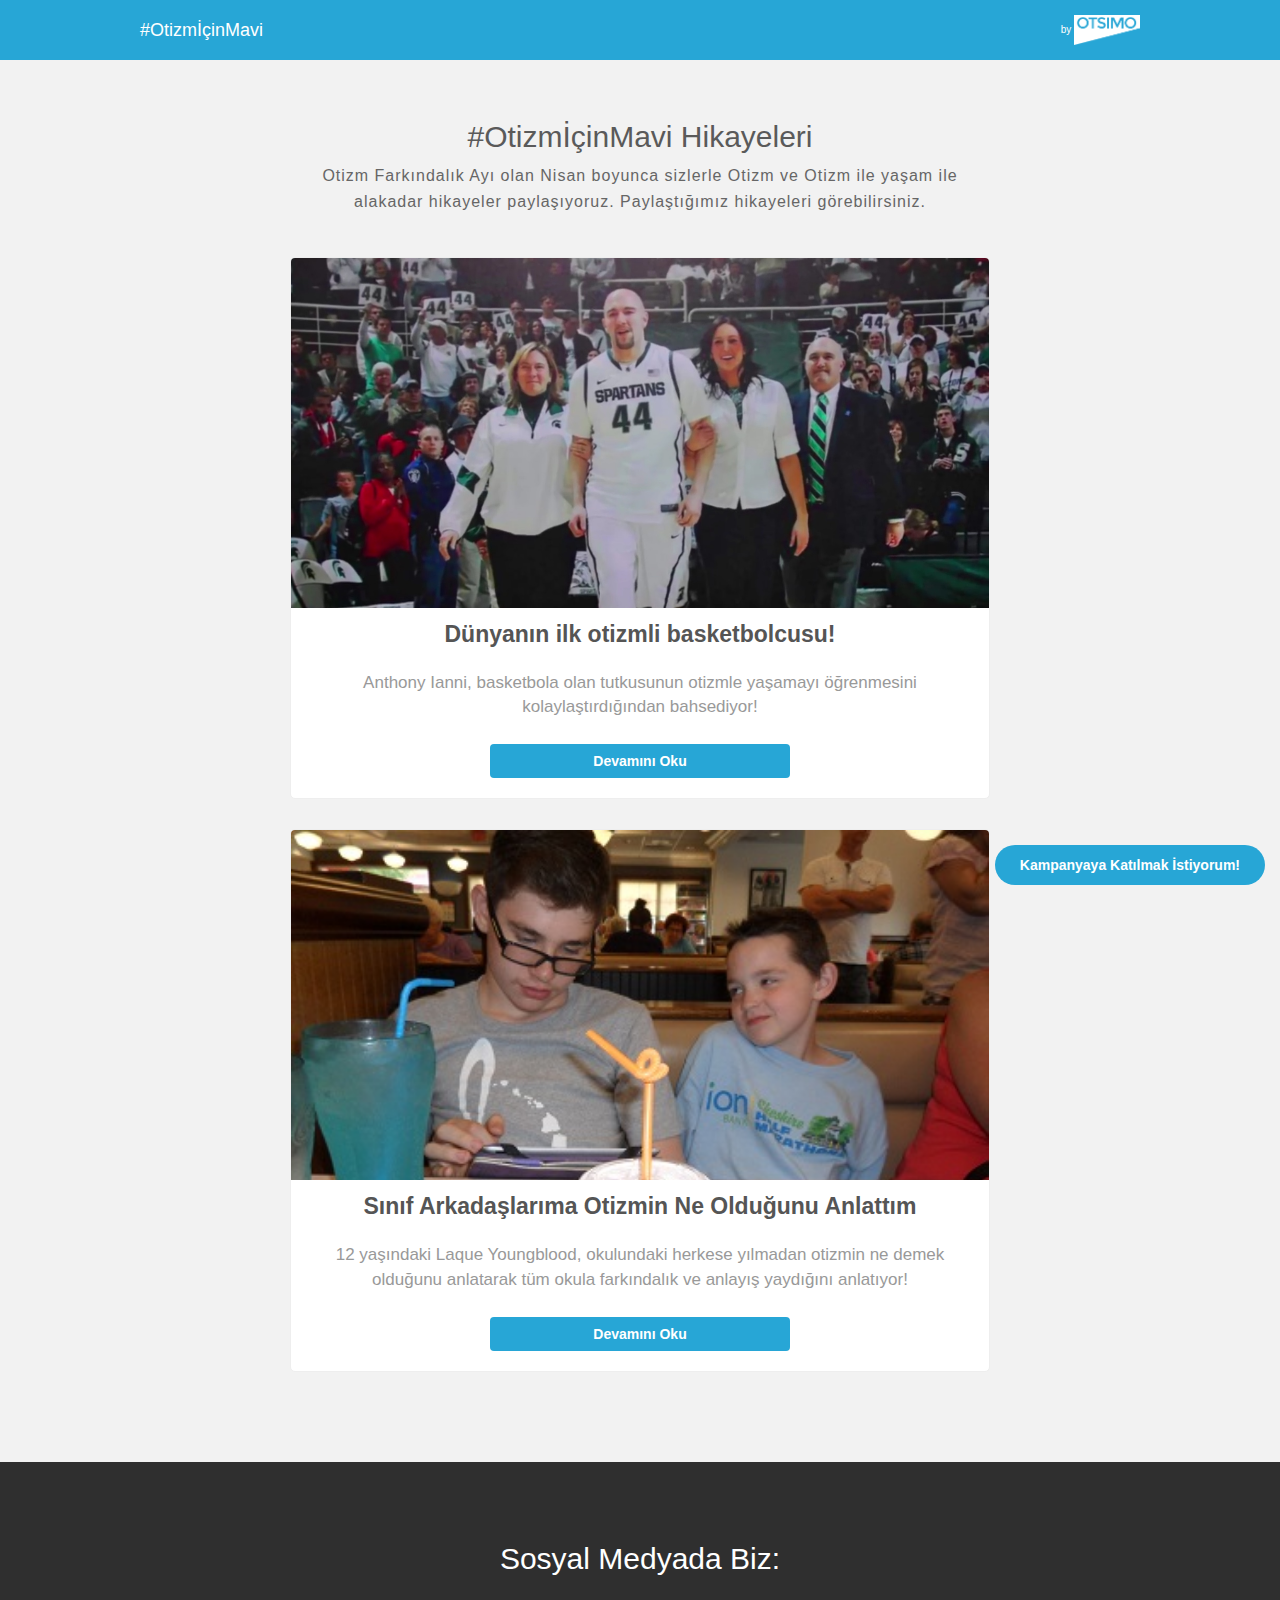
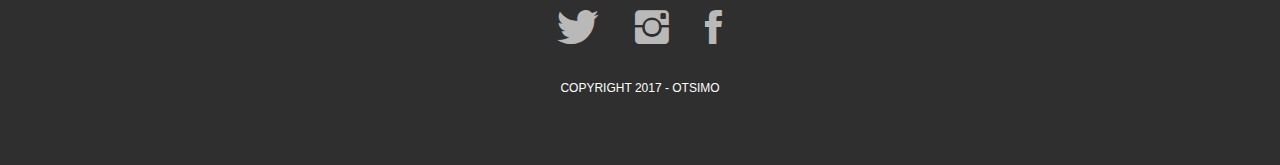
==== hikayeler.html @ 10a26154 "Add hikayeler section." ====
<!-- Made in rush at 20 mins, so please dont dudje. Thank you :) -->
<!DOCTYPE html>
<html lang="en">

<head>
  <meta charset="utf-8">
  <meta http-equiv="X-UA-Compatible" content="IE=edge">
  <meta name="viewport" content="width=device-width, initial-scale=1">
  <meta name="description" content="">
  <meta name="author" content="">
  <link rel="icon" href="assets/img/favicon.ico">
  <!-- Made in rush at 20 mins, so please dont dudje. Thank you :) -->
  <title>Hikayeler - #OtizmİcinMavi</title>

  <!-- Bootstrap core CSS -->
  <link href="assets/css/bootstrap.css" rel="stylesheet">

  <!-- Custom styles for this template -->
  <link href="assets/css/ionicons.min.css" rel="stylesheet">
  <link href="assets/css/style.css" rel="stylesheet">


  <!-- IE10 viewport hack for Surface/desktop Windows 8 bug -->
  <script src="assets/js/ie10-viewport-bug-workaround.js"></script>

  <!-- HTML5 shim and Respond.js IE8 support of HTML5 elements and media queries -->
  <!--[if lt IE 9]>
      <script src="https://oss.maxcdn.com/html5shiv/3.7.2/html5shiv.min.js"></script>
      <script src="https://oss.maxcdn.com/respond/1.4.2/respond.min.js"></script>
    <![endif]-->
</head>

<body>

  <a href="https://otizmicinmavi.com/">
    <div class="iwanttoattend" style="font-weight:800;">Kampanyaya Katılmak İstiyorum!</div>
  </a>
  <div id="header">
    <div class="carrier">
      <a href="/">
        <div class="logo">#OtizmİçinMavi</div>
      </a>
      <div class="social" style="font-size: 10px; color:#fff !important">
        <a href="https://otsimo.com">by <img style="height: 30px;" src="assets/img/white.png"></a>
      </div>
    </div>
  </div>

  <!-- /H -->
  <div id="g">
    <div class="container katContainer">
      <div class="row centered">
        <h2 style="margin-top: 0px;">#OtizmİçinMavi Hikayeleri</h2>
        <p>Otizm Farkındalık Ayı olan Nisan boyunca sizlerle Otizm ve Otizm ile yaşam ile alakadar hikayeler paylaşıyoruz. Paylaştığımız hikayeleri görebilirsiniz.</p>
        <div class="gridHolder">
          <a href="/hikaye/dunyanin-ilk-otizmli-basketbolcusu.html">
            <div class="gr-post">
              <div class="image"><img src="./assets/img/post/2.jpg"/></div>
              <div class="title">Dünyanın ilk otizmli basketbolcusu!</div>
              <div class="subtext">Anthony Ianni, basketbola olan tutkusunun otizmle yaşamayı öğrenmesini kolaylaştırdığından bahsediyor!</div>
              <div class="button">Devamını Oku</div>
            </div>
          </a>
          <div class="clear"></div>
          <a href="/hikaye/sinif-arkadaslarima-otizmi-anlattim.html">
            <div class="gr-post">
              <div class="image"><img src="./assets/img/post/1.jpg"/></div>
              <div class="title">Sınıf Arkadaşlarıma Otizmin Ne Olduğunu Anlattım</div>
              <div class="subtext">12 yaşındaki Laque Youngblood, okulundaki herkese yılmadan otizmin ne demek olduğunu anlatarak tüm okula farkındalık ve anlayış yaydığını anlatıyor!</div>
              <div class="button">Devamını Oku</div>
            </div>
          </a>

        </div>
      </div>
      <!--/row-->
    </div>
  </div>
  <!--/g-->


  <div id="f">
    <div class="container">
      <div class="row centered">
        <h2>Sosyal Medyada Biz:</h2>
        <p class="mt">
          <a href="https://twitter.com/otizmicinmavi"><i class="ion-social-twitter"></i></a>
          <a href="https://www.instagram.com/otizmicinmavigiy/"><i class="ion-social-instagram"></i></a>
          <a href="https://www.facebook.com/otizmicinmavi"><i class="ion-social-facebook"></i></a>
        </p>
        <h6 class="mt">COPYRIGHT 2017 - OTSIMO</h6>
      </div>
      <!--/row-->
    </div>
    <!--/container-->
  </div>
  <!--/F-->

  <!-- Bootstrap core JavaScript
    ================================================== -->
  <!-- Placed at the end of the document so the pages load faster -->
  <script src="assets/js/jquery.min.js"></script>
  <script src="assets/js/bootstrap.min.js"></script>
  <script src="assets/js/retina-1.1.0.js"></script>
  <script src="//load.sumome.com/" data-sumo-site-id="cd043333782e971932c28a3d3132100c36dec7019f615c91f2140b6c1169879d" async="async"></script>
</body>

</html>
---- assets/css/style.css ----
/*
 * Author: Carlos Alvarez
 * URL: http://alvarez.is
 *
 * Project Name: Landing Sumo - Theme 20
 * URL: http://LandingSumo.com
 * Version: 1.0
 * Exclusive Freebie for BlackTie.co
 */


/*	################################################################
	1. GENERAL STRUCTURES
################################################################# */


/* Import fonts */


/*@import url(http://fonts.googleapis.com/css?family=Lato:300,400,700,900);*/

* {
    margin: 0;
    padding: 0px;
    font-family: 'Lato TR', sans-serif;
}

body {
    background: #fff;
    margin: 0;
    color: #5a5a5a;
}

h1, h2, h3, h4, h5, h6 {
    font-family: 'Lato TR', sans-serif;
    font-weight: 300;
}

p {
    padding: 0;
    margin-bottom: 12px;
    font-family: 'Lato TR', sans-serif;
    font-weight: 300;
    font-size: 16px;
    line-height: 26px;
    letter-spacing: 1px;
    color: #666;
    margin-top: 10px;
}

html, body {
    height: 100%;
}

.alignleft {
    float: left;
}

.alignright {
    float: right;
}

.aligncenter {
    margin-left: auto;
    margin-right: auto;
    display: block;
    clear: both;
}

.centered {
    text-align: center
}

.mt {
    margin-top: 30px;
}

.mb {
    margin-bottom: 50px;
}

.mtb {
    margin-top: 50px;
    margin-bottom: 50px;
}

.mtb2 {
    margin-top: 100px;
    margin-bottom: 100px;
}

.ptb {
    padding-top: 30px;
    padding-bottom: 40px;
}

.clear {
    clear: both;
    display: block;
    font-size: 0;
    height: 0;
    line-height: 0;
    width: 100%;
}

::-moz-selection {
    color: #fff;
    text-shadow: none;
    background: #2B2E31;
}

::selection {
    color: #fff;
    text-shadow: none;
    background: #2B2E31;
}

*, *:after, *:before {
    -webkit-box-sizing: border-box;
    -moz-box-sizing: border-box;
    box-sizing: border-box;
    padding: 0;
    margin: 0;
}

a {
    padding: 0;
    margin: 0;
    text-decoration: none;
    -webkit-transition: background-color .4s linear, color .4s linear;
    -moz-transition: background-color .4s linear, color .4s linear;
    -o-transition: background-color .4s linear, color .4s linear;
    -ms-transition: background-color .4s linear, color .4s linear;
    transition: background-color .4s linear, color .4s linear;
    color: #1abc9c;
}

a:hover, a:focus {
    text-decoration: none;
    color: #696E74;
}

.nopadding {
    padding: 0px !important;
    margin: 0px;
}


/* FORM CONFIGURATION */

input {
    font-size: 16px;
    min-height: 40px;
    border-radius: 25px;
    line-height: 20px;
    padding: 15px 30px 16px;
    border: 1px solid #b9b9af;
    margin-bottom: 10px;
    background-color: #fff;
    opacity: 0.9;
    -webkit-transition: background-color 0.2s;
    transition: background-color 0.2s;
}

.subscribe-input {
    float: left;
    width: 65%;
    text-align: left;
    margin-right: 2px;
}

@media screen and (max-width: 767px) {
    .subscribe-input {
        width: 100%;
    }
}

.subscribe-submit {
    right: 0;
}

.btn-download {
    background: #FDE3A7;
}


/*Buttons Configuration */

.btn-conf {
    border-radius: 50px;
    margin-right: 15px;
    font-size: 11px;
    letter-spacing: 1px;
    text-transform: uppercase;
    padding: 18px 28px 17px 28px;
}

.btn-conf-2 {
    border-radius: 50px;
    margin-right: 15px;
    font-size: 11px;
    letter-spacing: 1px;
    text-transform: uppercase;
    padding: 12px 28px 11px 28px;
    margin-top: 20px;
}

.btn-green {
    background: #03C9A9;
    color: white
}

.btn-blue {
    background: #298ee8;
    border-color: #298ee8;
    color: white;
    font-size: 16px;
}


/* HEADER SECTION */

#h {
    background: #5db3ff url(../img/header.jpg) no-repeat center top;
    padding-top: 180px;
    text-align: center;
    background-attachment: relative;
    background-position: center center;
    min-height: 100%;
    width: 100%;
    color: white;
    -webkit-background-size: 100%;
    -moz-background-size: 100%;
    -o-background-size: 100%;
    background-size: 100%;
    -webkit-background-size: cover;
    -moz-background-size: cover;
    -o-background-size: cover;
    background-size: cover;
}

#h .logo {
    top: 30px;
    left: 45px;
    font-size: 18px;
    font-weight: 900;
    position: absolute;
}

#h .social {
    top: 28px;
    right: 45px;
    font-size: 20px;
    position: absolute;
}

#h .social i {
    margin-left: 20px;
}

#h .social a {
    color: white;
}

#h h1 {
    font-weight: 900;
    color: white;
    font-size: 50px;
}


/* Store Links */

.store img {
    margin-right: 10px;
    margin-top: 20px;
}

.scroll-downs {
    width: 34px;
    height: 55px;
    margin: auto;
}

.mousey {
    width: 3px;
    padding: 7px 15px;
    height: 55px;
    border: 2px solid #fff;
    border-radius: 40px;
    opacity: 0.75;
}

.scroller {
    width: 3px;
    height: 8px;
    border-radius: 25%;
    background-color: #fff;
    animation-name: scroll;
    animation-duration: 2.2s;
    animation-timing-function: cubic-bezier(.15, .41, .69, .94);
    animation-iteration-count: infinite;
    position: relative;
    left: -1px;
}

@keyframes scroll {
    0% {
        opacity: 0;
    }
    10% {
        transform: translateY(0);
        opacity: 1;
    }
    100% {
        transform: translateY(15px);
        opacity: 0;
    }
}


/* SEP */

#sep {
    background: url(../img/ipad0.jpg) no-repeat center top;
    padding-top: 60px;
    padding-bottom: 60px;
    text-align: center;
    background-attachment: relative;
    background-position: center center;
    min-height: 450px;
    width: 100%;
    color: white;
    -webkit-background-size: 100%;
    -moz-background-size: 100%;
    -o-background-size: 100%;
    background-size: 100%;
    -webkit-background-size: cover;
    -moz-background-size: cover;
    -o-background-size: cover;
    background-size: cover;
}

#sep h4 {
    letter-spacing: 1px;
    line-height: 30px;
    margin-top: 30px;
}


/* Pricing Tables */

.price-table {
    border: 0.5px solid #ECF7FC;
    -webkit-box-shadow: 0px 0px 14px 1px rgba(0, 0, 0, 0.2);
    -moz-box-shadow: 0px 0px 14px 1px rgba(0, 0, 0, 0.2);
    box-shadow: 0px 0px 14px 1px rgba(0, 0, 0, 0.2);
    border-radius: 25px;
    padding-top: 15px;
    padding-bottom: 25px;
    margin: 5px;
}

.price-table .p-head {
    font-weight: 700;
    font-size: 14px;
    letter-spacing: 1px;
    text-transform: uppercase;
    line-height: 80px;
}

.price-table .p-body .features li {
    color: #333333;
    border-bottom: 2px solid #ccc;
    padding: 24px 0px;
    margin: 0;
    letter-spacing: 1px;
}

.p-body .price .detail {
    font-weight: 700;
    font-size: 45px;
    margin-left: 10px;
    margin-right: 10px;
}

.p-body .price .sub {
    font-size: 18px;
    color: #ccc;
    position: relative;
    bottom: 10px;
    font-weight: 700;
}

ul {
    list-style-type: none;
}


/* SPONSORS */

#g {
    background: #f2f2f2;
    padding-top: 60px;
    padding-bottom: 60px;
}

.sponsor img {
    max-width: 140px;
    max-height: 60px;
    vertical-align: middle;
}

.sponsor .col-sm-2 {
    height: 80px;
    line-height: 80px;
}


/* GREEN SECTION - TESTIMONIAL */

#green {
    padding-top: 40px;
    padding-bottom: 40px;
    min-height: 250px;
    background: #e3e5e5;
    /*background: #298ee8;*/
    color: #3d3e3d;
}

#green tgr {
    font-weight: 700;
    letter-spacing: 1px;
}


/* FOOTER */

#f {
    padding-top: 60px;
    padding-bottom: 60px;
    background: #2f2f2f;
    color: white;
}

#f h5 {
    margin-top: 30px;
    letter-spacing: 1px;
}

#f i {
    font-size: 45px;
    margin: 15px;
}

#f a {
    color: #b9b9b9;
}

#f a:hover {
    color: #03C9A9;
}

#header {
    background: #27a6d6;
    height: 60px;
    padding: 0px 10px;
    font-size: 18px;
    color: #fff;
    line-height: 60px;
}

.carrier {
    max-width: 1000px;
    margin: auto;
}

.carrier .logo {
    float: left;
}

.carrier .social {
    float: right;
}

.carrier .social a {
    color: #fff;
}

.katContainer {
    max-width: 700px;
}

.postContainer {
    max-width: 900px;
}

#smallh {
    padding-top: 40px;
    padding-bottom: 40px;
    background: #00adfe;
    color: white;
    font-size: 1.8rem !important
}

.gridHolder {
    padding-top: 30px;
    width: 100%;
}

.gr-carrier {
    overflow: hidden;
    box-shadow: 0px 0px 10px rgba(0, 0, 0, 0.2);
    border-radius: 5px;
    width: calc(33% - 10px);
    float: left;
    margin: 5px;
    height: 300px;
}

.gr-post {
    background: #fff;
    border: 1px solid #eee;
    color: #555;
    border-radius: 5px;
    overflow: hidden;
    margin-bottom: 30px;
}

.gr-post-in {
    background: #fff;
    border: 1px solid #eee;
    color: #555;
    padding: 20px;
}

.gr-post .image {
    max-height: 350px;
    overflow: hidden;
}

.gr-post .image img {
    width: 100%;
    margin-bottom: 10px;
}

.gr-post .title {
    padding: 10px;
    font-size: 23px;
    font-weight: bold;
}

.gr-post .subtext {
    padding: 10px;
    font-size: 17px;
    color: #999;
    padding-bottom: 15px;
}

.gr-post .title {
    padding: 10px;
    font-size: 23px;
    font-weight: bold;
}

.gr-post .subtext {
    padding: 10px;
    font-size: 17px;
    color: #999;
    padding-bottom: 15px;
}

.postContainer .content {
    padding: 20px;
    text-align: left;
    margin: 0px 30px;
}

.content p {
    padding-bottom: 5px;
}

.gr-post .button {
    padding: 7px;
    background: #27a6d6;
    color: #fff;
    width: 300px;
    margin: auto;
    margin-bottom: 20px;
    border-radius: 4px;
    font-weight: bold;
    margin-top: 10px;
}

.gr {
    width: 100%;
    height: 200px;
    padding: 5px;
    line-height: 200px;
    background: #fff;
    border-radius: 5px;
}

#header a {
    color: #fff !important;
}

.gr img {
    max-height: 100%;
    max-width: 100%;
    border-radius: 5px;
    height: auto !important;
}

.textorlogo {
    background: #fafafa;
    height: 100px;
    padding-left: 5px;
    padding-right: 5px;
    padding-top: 5px;
    font-size: 13px;
    line-height: 17px;
    color: #888;
}

.iwanttoattend {
    background: #27a6d6;
    text-align: center;
    color: #fff;
    position: fixed;
    bottom: 15px;
    right: 15px;
    padding: 10px 25px;
    border-radius: 40px;
    height: 40px;
    z-index: 999;
    transition: 300ms all;
}

.iwanttoattend:hover {
    background: #3d90af;
}

.textorlogo img {
    max-height: 45px;
    display: block !important;
    margin: auto;
}

#bigh {
    padding-top: 40px;
    padding-bottom: 40px;
    background: #00adfe;
    color: white;
    font-size: 1.8rem !important
}

ol.poolball-list {
    counter-reset: poolball-list-counter;
    list-style: none;
    margin-left: 4.6rem;
    padding: 0
}

.poolball-list>li {
    margin-bottom: 2rem;
    padding-bottom: 1rem;
    padding-top: 1rem;
    position: relative;
}

.centerli {
    margin-right: auto !important;
    margin-left: auto !important;
}

.poolball-list>li::before {
    background-color: #3d3e3d;
    border-radius: 10rem;
    color: #FFFFFF;
    content: counter(poolball-list-counter);
    counter-increment: poolball-list-counter;
    display: inline-block;
    height: 3.2rem;
    left: 0;
    line-height: 3.2rem;
    margin-left: -4.6rem;
    margin-top: -1.6rem;
    position: absolute;
    text-align: center;
    top: 50%;
    width: 3.2rem;
    z-index: 1;
}

.poolball-list>li::after {
    border-left: 1px solid #3d3e3d;
    border-right: 1px solid transparent;
    bottom: 0;
    content: "";
    height: 140%;
    left: 0;
    margin-left: -3rem;
    margin-top: 0;
    position: absolute;
    top: 3.2rem;
    width: 0;
    z-index: 0
}

.poolball-list>li:last-child::after {
    display: none;
}

.centerli2 {
    width: 50.66667%;
    margin-left: auto;
    margin-right: auto;
}


/*==================================================
=            Bootstrap 3 Media Queries             =
==================================================*/


/*==========  Mobile First Method  ==========*/


/* Custom, iPhone Retina */

@media only screen and (max-width: 320px) {
    #h h1 {
        font-weight: 900;
        color: white;
        font-size: 30px;
    }
    #h {
        padding-top: 90px;
    }
    #h .logo {
        top: 30px;
        left: 20px;
    }
    .scroll-downs {
        display: none;
    }
    #smallh {
        display: block;
    }
    .centerli2 {
        width: 95.66667%;
    }
}


/* Extra Small Devices, Phones */

@media only screen and (max-width: 480px) {
    #h h1 {
        font-weight: 900;
        color: white;
        font-size: 30px;
    }
    #h {
        padding-top: 90px;
    }
    #h .logo {
        top: 30px;
        left: 20px;
    }
    .scroll-downs {
        display: none;
    }
    #smallh {
        display: block;
    }
    #h {
        min-height: 580px;
    }
    #h .social {
        top: 28px;
        right: 25px;
    }
    .centerli2 {
        width: 90.66667%;
    }
    .gr {
        width: calc(100% - 10px) !important;
        height: 200px;
        padding: 5px;
        margin: 5px;
        line-height: 200px;
        float: left;
    }
    .gr-carrier {
        overflow: hidden;
        box-shadow: 0px 0px 10px rgba(0, 0, 0, 0.2);
        border-radius: 5px;
        width: calc(100% - 10px);
        float: left;
        margin: 5px;
        height: 300px;
    }
    #green {
        min-height: 370px;
    }
    .iwanttoattend {
        width: 100%;
        border-radius: 0px;
        bottom: 50px;
        left: 0px;
    }
}


/* Extra Small Devices, Phones */

@media only screen and (min-width: 480px) {
    #smallh {
        display: none;
    }
    #green {
        min-height: 330px;
        max-height: 330px;
    }
}


/* Small Devices, Tablets */

@media only screen and (max-width: 768px) {
    #h h1 {
        font-weight: 900;
        color: white;
        font-size: 30px;
    }
    #h {
        padding-top: 90px;
    }
    #smallh {
        display: block;
    }
    #h {
        min-height: 580px;
    }
    .centerli2 {
        width: 80.66667%;
    }
    .gr {
        width: calc(100% - 10px);
        height: 200px;
        padding: 5px;
        margin: 5px;
        line-height: 200px;
        float: left;
    }
}


/* Medium Devices, Desktops */

@media only screen and (max-width: 992px) {}


/* Large Devices, Wide Screens */

@media only screen and (max-width: 1200px) {}


/* #### Generated By: http://www.cufonfonts.com #### */

@font-face {
    font-family: 'Lato TR Regular';
    font-style: normal;
    font-weight: normal;
    src: local('Lato TR Regular'), url('LatoTR-Regular.woff') format('woff');
}

@font-face {
    font-family: 'Lato TR Light';
    font-style: normal;
    font-weight: normal;
    src: local('Lato TR Light'), url('LatoTR-Light.woff') format('woff');
}

@font-face {
    font-family: 'Lato TR Hairline';
    font-style: normal;
    font-weight: normal;
    src: local('Lato TR Hairline'), url('LatoTR-Hairline.woff') format('woff');
}

@font-face {
    font-family: 'Lato TR Black';
    font-style: normal;
    font-weight: normal;
    src: local('Lato TR Black'), url('LatoTR-Black.woff') format('woff');
}

@font-face {
    font-family: 'Lato TR Light Italic';
    font-style: normal;
    font-weight: normal;
    src: local('Lato TR Light Italic'), url('LatoTR-LightItalic.woff') format('woff');
}

@font-face {
    font-family: 'Lato TR Italic';
    font-style: normal;
    font-weight: normal;
    src: local('Lato TR Italic'), url('LatoTR-Italic.woff') format('woff');
}

@font-face {
    font-family: 'Lato TR Hairline Italic';
    font-style: normal;
    font-weight: normal;
    src: local('Lato TR Hairline Italic'), url('LatoTR-HairlineItalic.woff') format('woff');
}

@font-face {
    font-family: 'Lato TR Bold Italic';
    font-style: normal;
    font-weight: normal;
    src: local('Lato TR Bold Italic'), url('LatoTR-BoldItalic.woff') format('woff');
}

@font-face {
    font-family: 'Lato TR Black Italic';
    font-style: normal;
    font-weight: normal;
    src: local('Lato TR Black Italic'), url('LatoTR-BlackItalic.woff') format('woff');
}

@font-face {
    font-family: 'Lato TR Bold';
    font-style: normal;
    font-weight: normal;
    src: local('Lato TR Bold'), url('LatoTR-Bold.woff') format('woff');
}
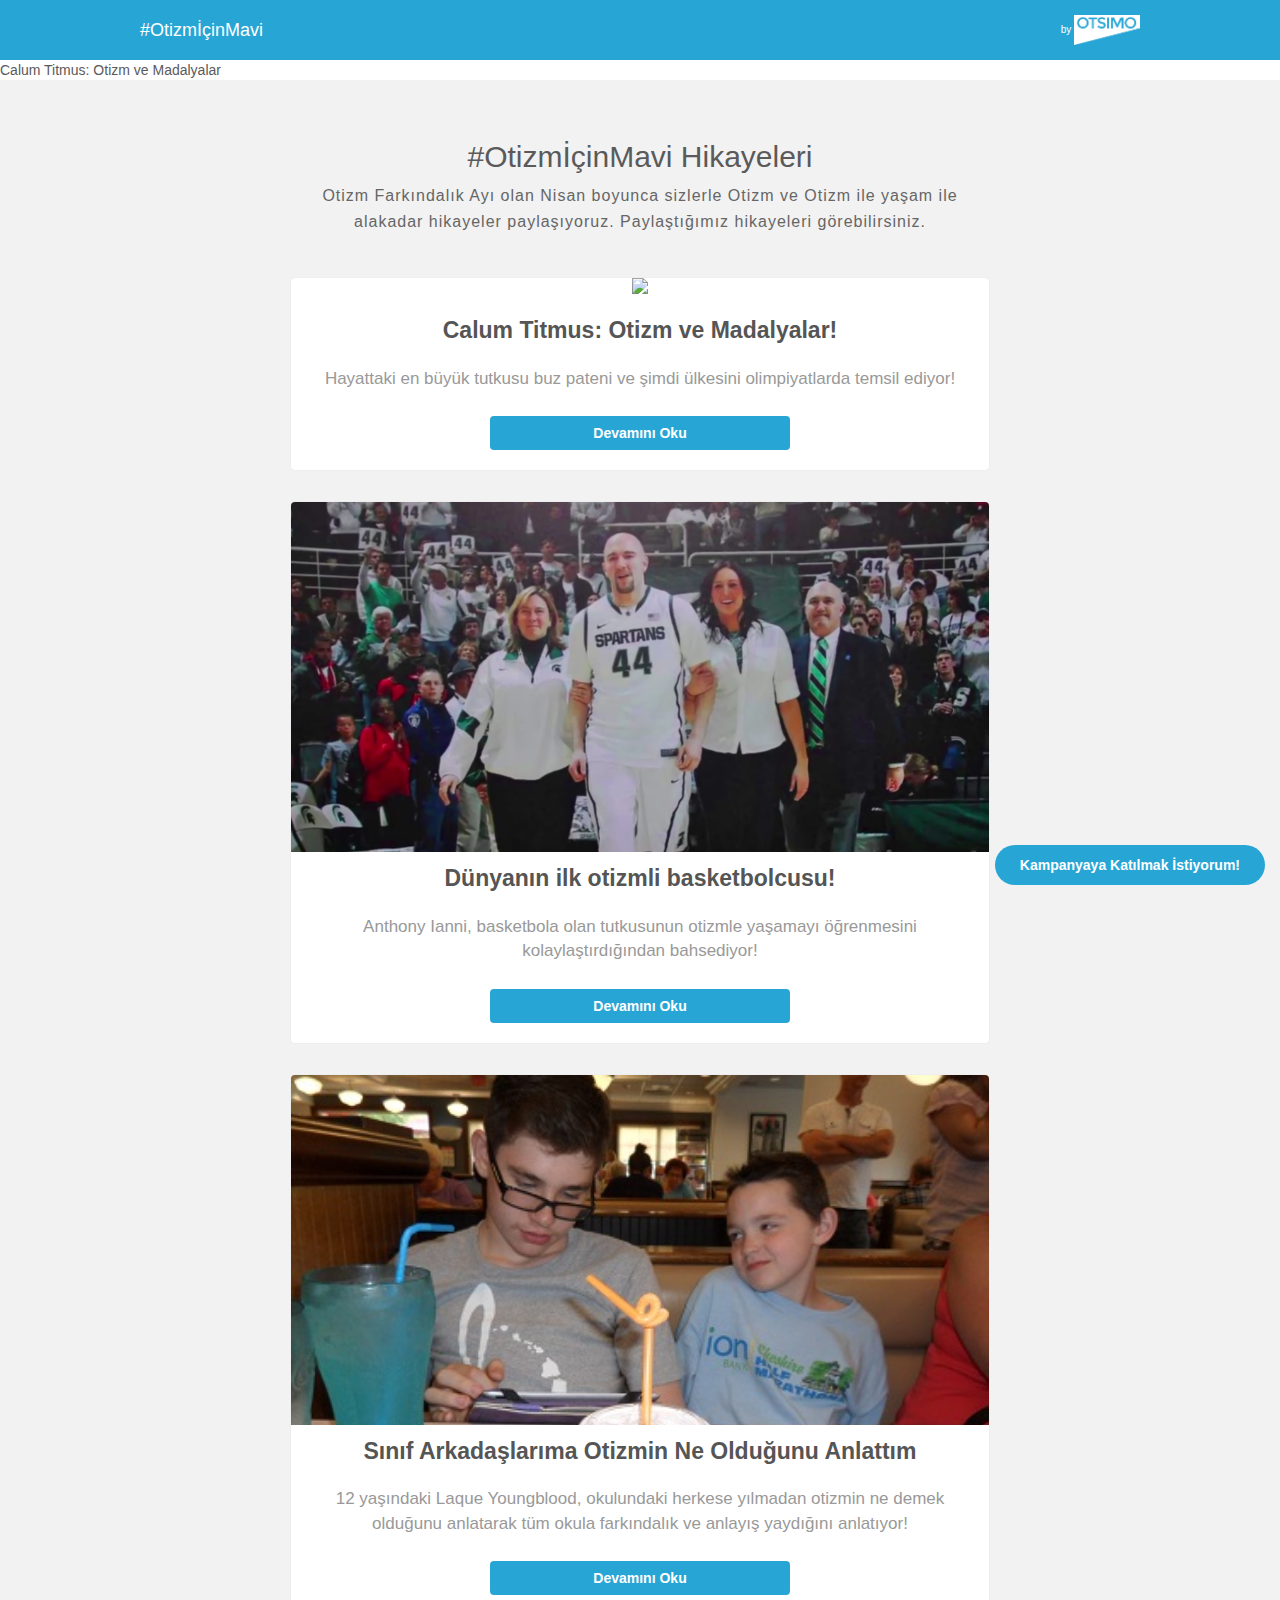
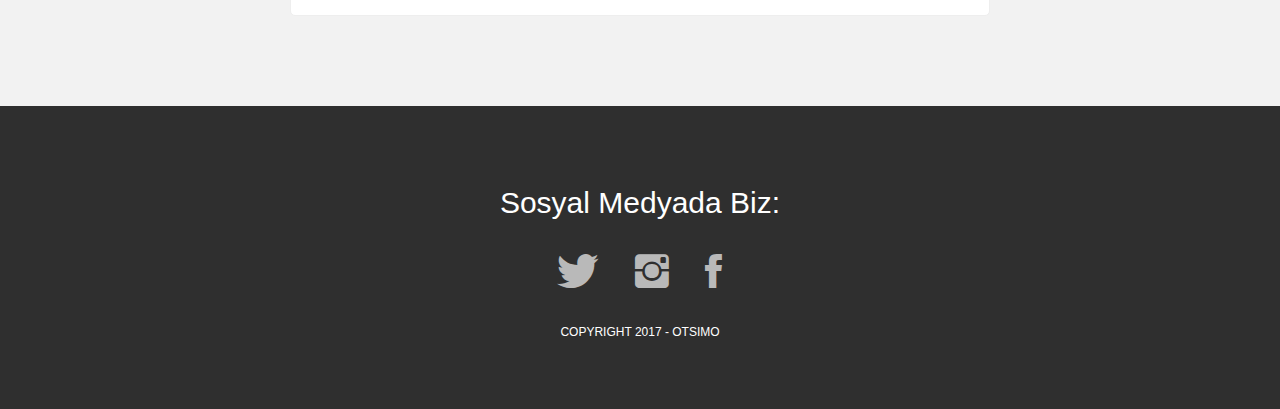
==== commit 7cb8942b: "Add new story" ====
--- a/hikayeler.html
+++ b/hikayeler.html
@@ -45,7 +45,7 @@
       </div>
     </div>
   </div>
-
+Calum Titmus: Otizm ve Madalyalar
   <!-- /H -->
   <div id="g">
     <div class="container katContainer">
@@ -53,6 +53,14 @@
         <h2 style="margin-top: 0px;">#OtizmİçinMavi Hikayeleri</h2>
         <p>Otizm Farkındalık Ayı olan Nisan boyunca sizlerle Otizm ve Otizm ile yaşam ile alakadar hikayeler paylaşıyoruz. Paylaştığımız hikayeleri görebilirsiniz.</p>
         <div class="gridHolder">
+          <a href="/hikaye/calum-timus.html">
+            <div class="gr-post">
+              <div class="image"><img src="./assets/img/post/3.jpg"/></div>
+              <div class="title">Calum Titmus: Otizm ve Madalyalar!</div>
+              <div class="subtext">Hayattaki en büyük tutkusu buz pateni ve şimdi ülkesini olimpiyatlarda temsil ediyor!</div>
+              <div class="button">Devamını Oku</div>
+            </div>
+          </a>
           <a href="/hikaye/dunyanin-ilk-otizmli-basketbolcusu.html">
             <div class="gr-post">
               <div class="image"><img src="./assets/img/post/2.jpg"/></div>
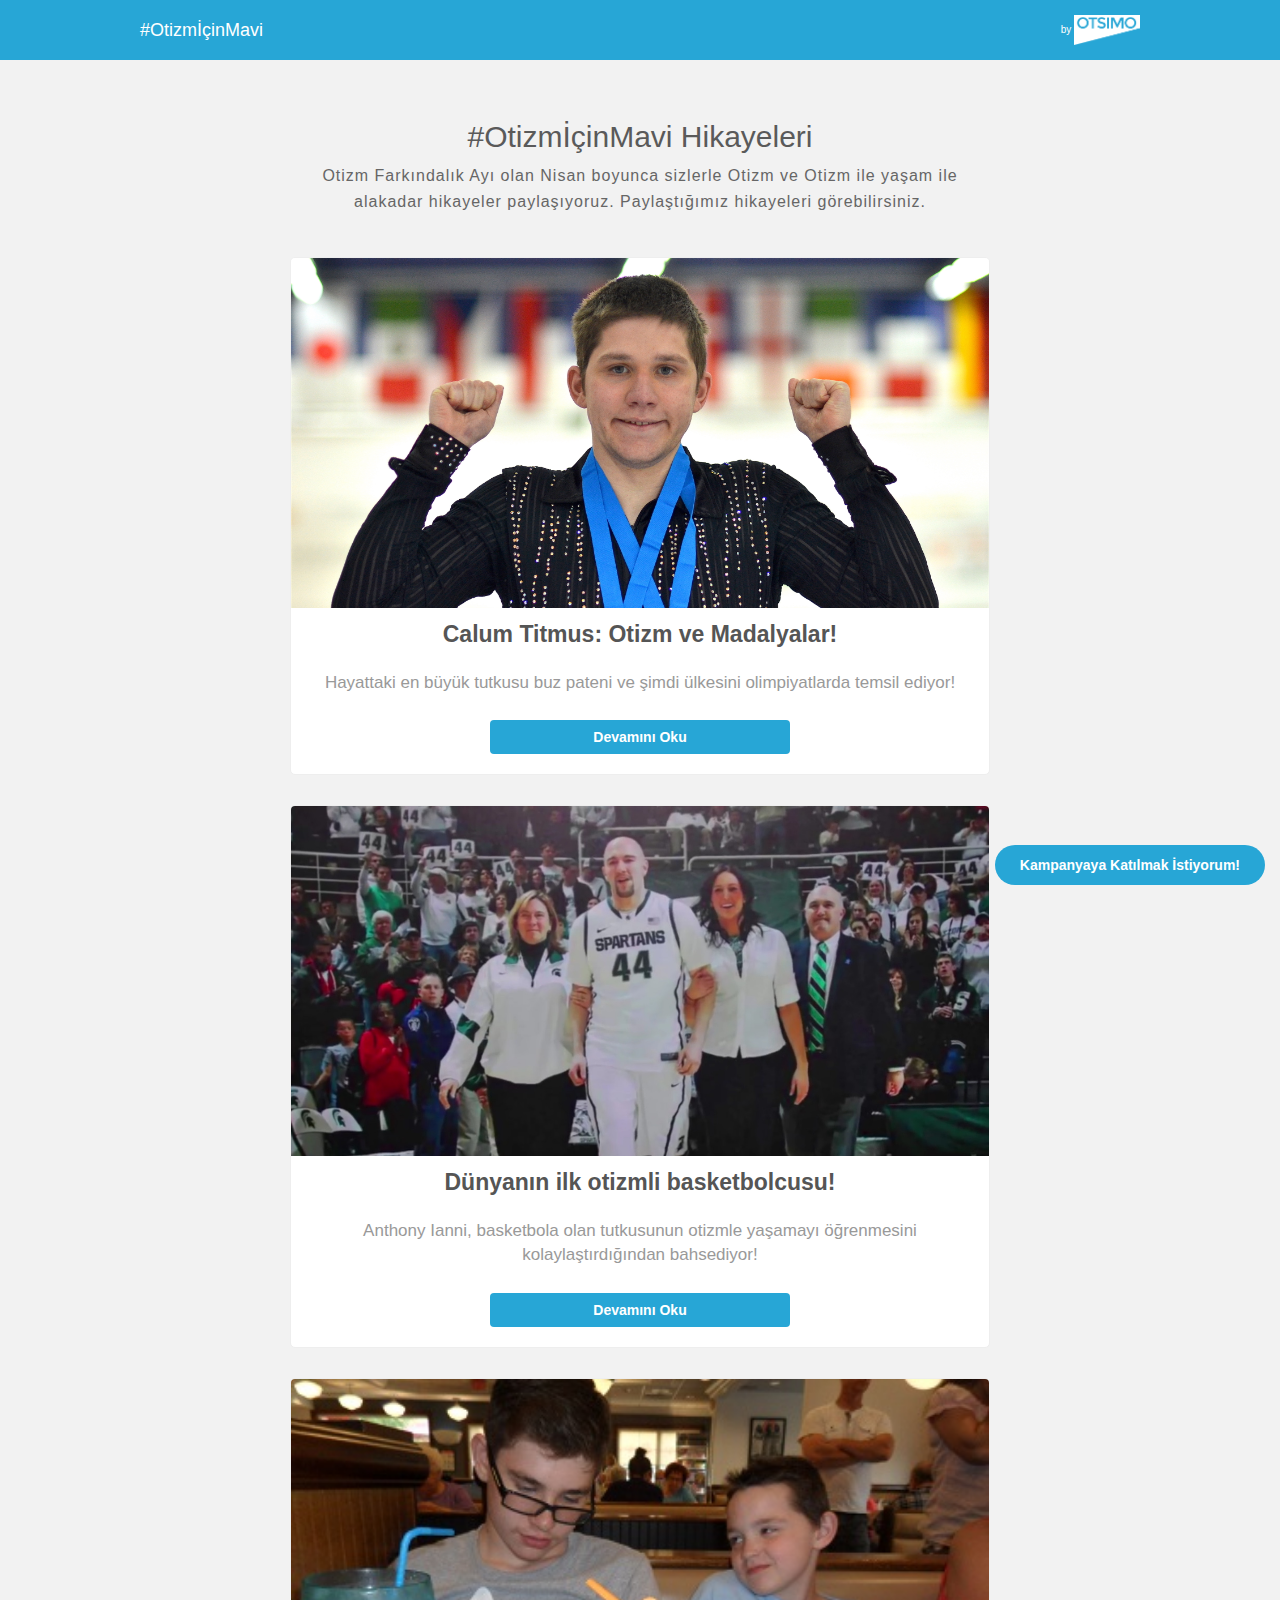
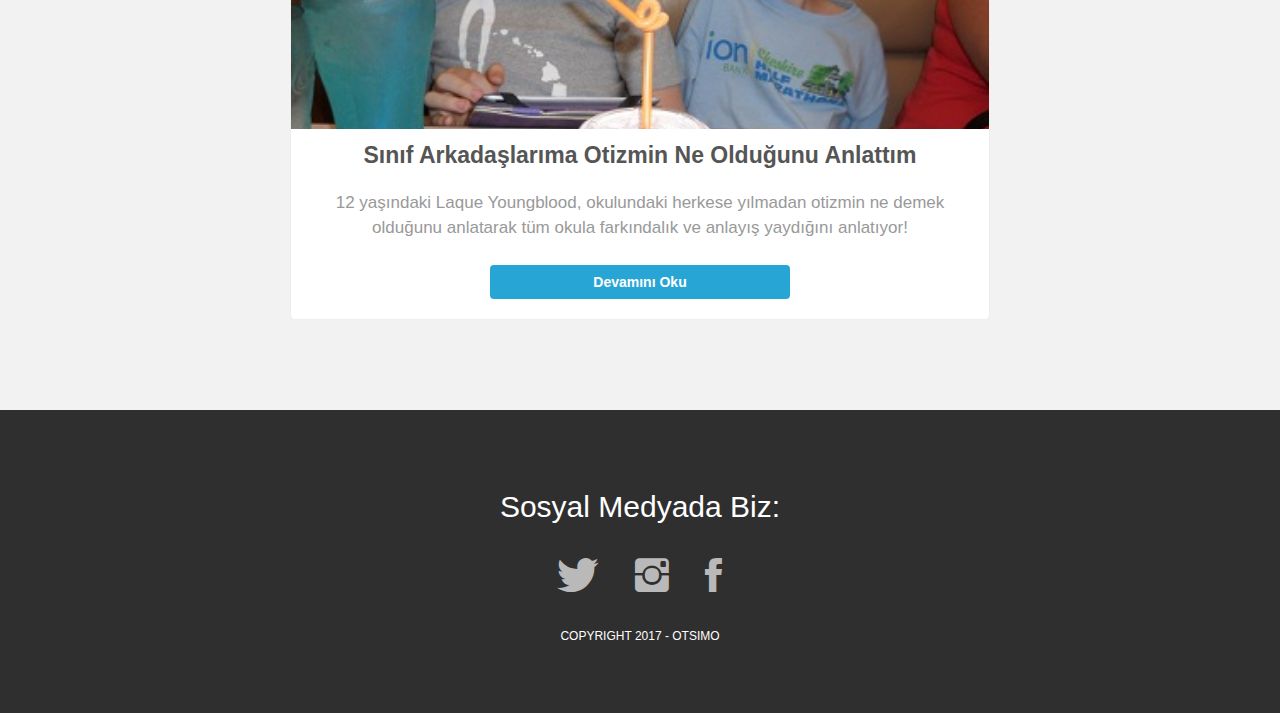
==== commit e1b61901: "Fix path" ====
--- a/hikayeler.html
+++ b/hikayeler.html
@@ -45,7 +45,6 @@
       </div>
     </div>
   </div>
-Calum Titmus: Otizm ve Madalyalar
   <!-- /H -->
   <div id="g">
     <div class="container katContainer">
